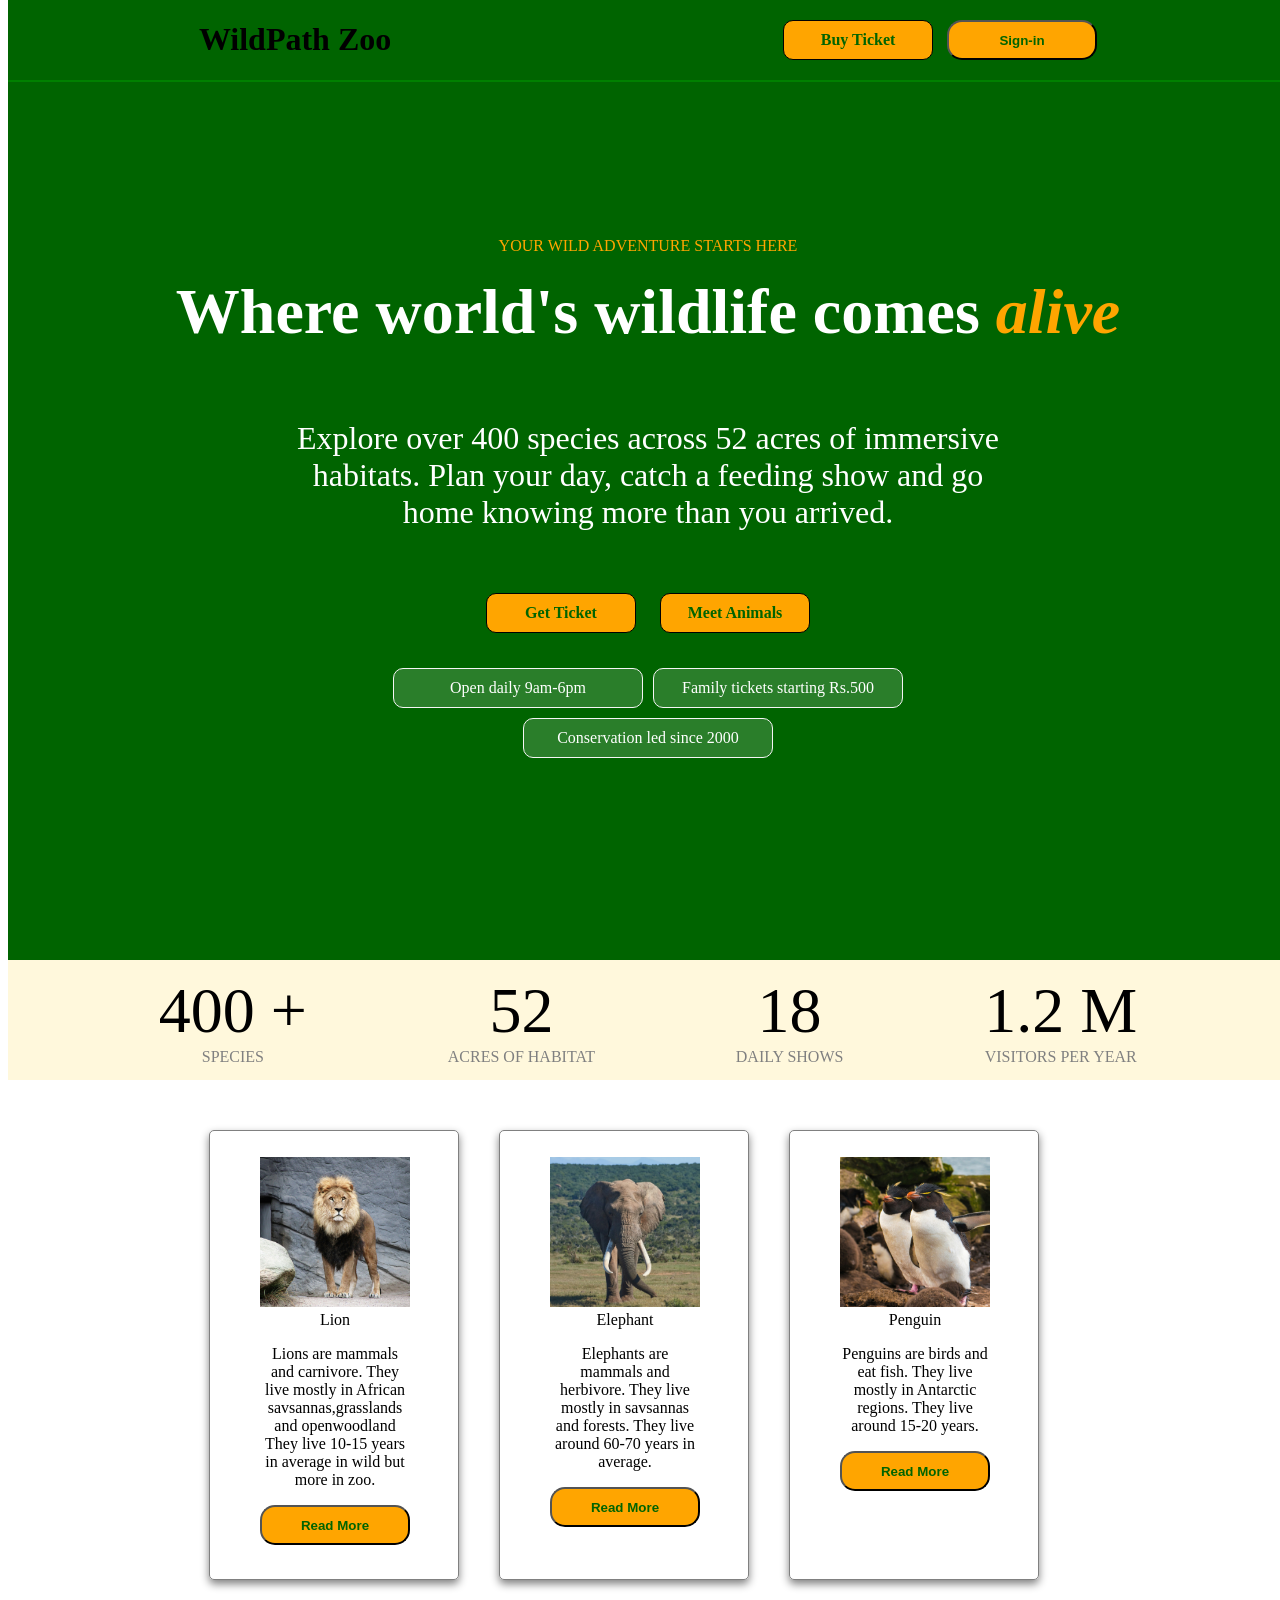
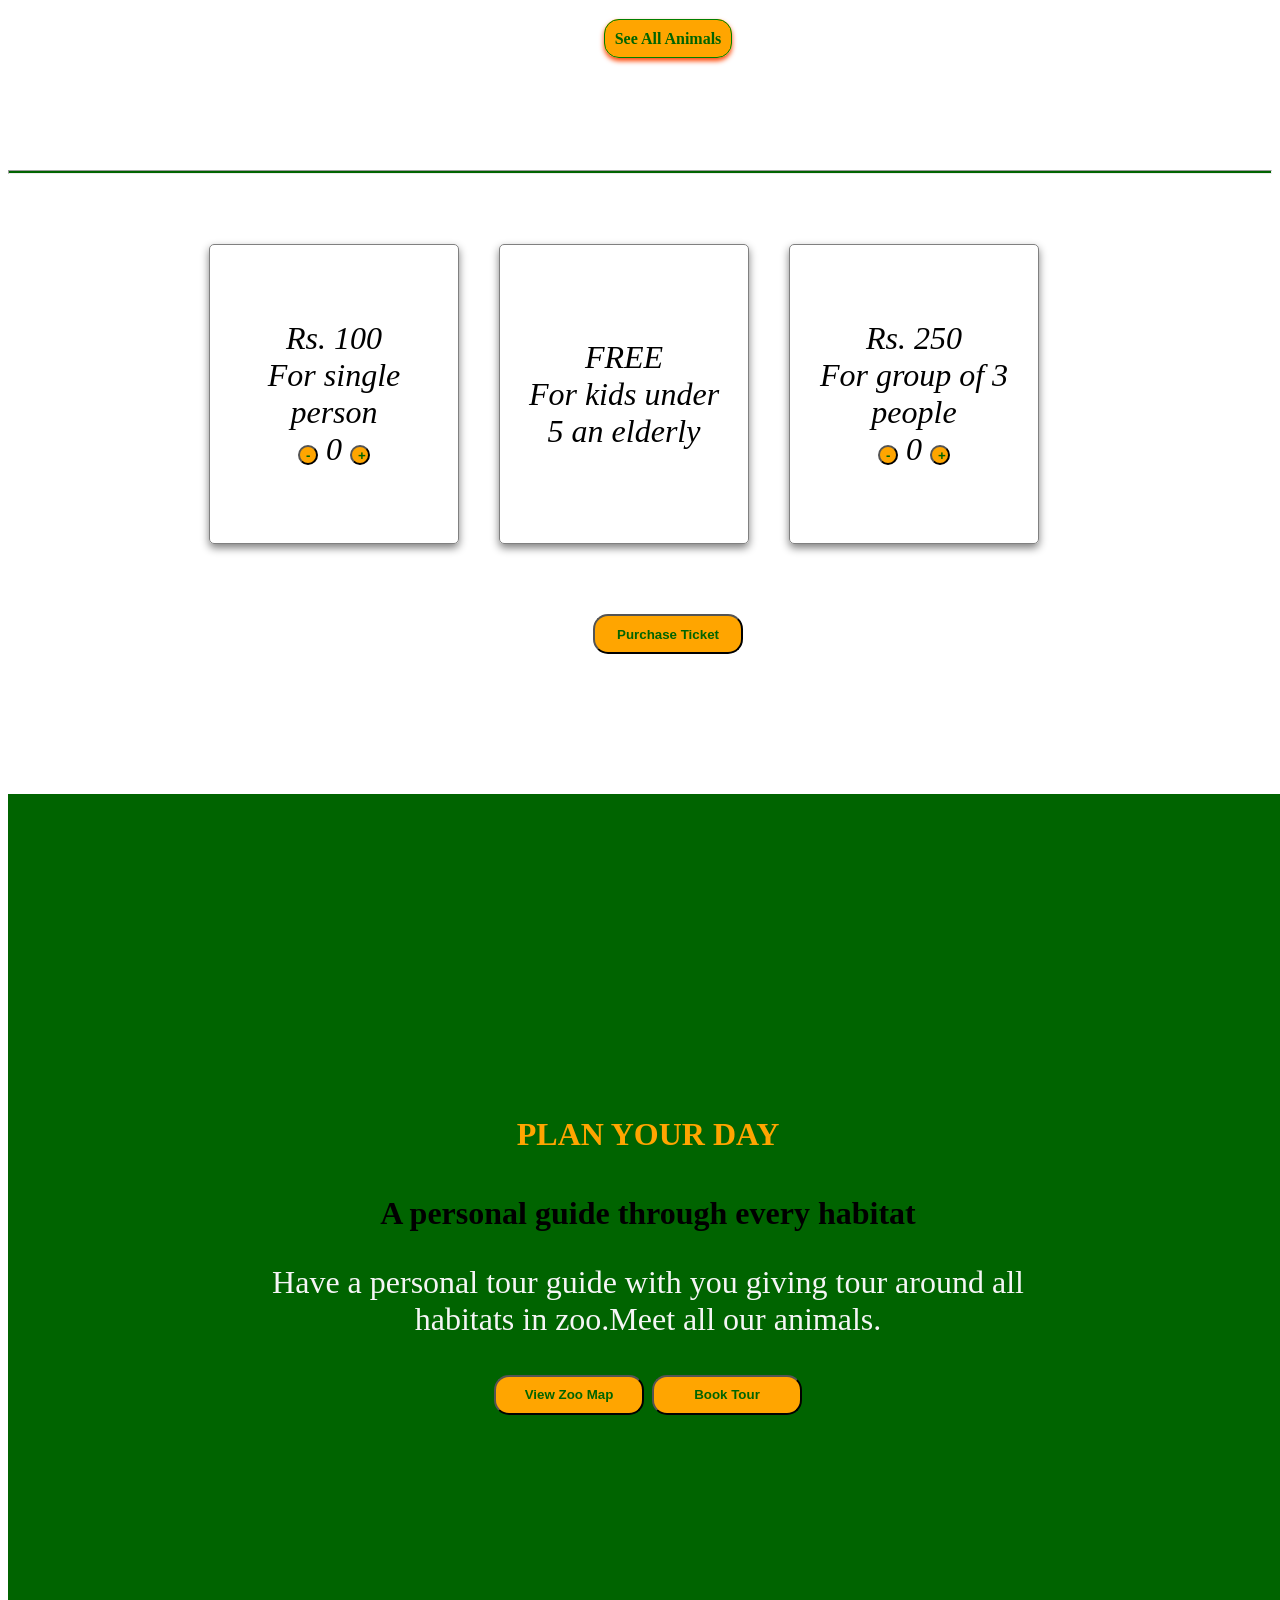
==== index.html @ d240634f "Initial commit" ====
<!DOCTYPE html>
<html>
    <head>
        <meta name="viewport" content="width=device-width, initial-scale=1.0">
        <meta name="description" content="A zoo website full of amazing animals and trips.">
        <title>Zoo Website</title>
        <link rel="stylesheet" href="./styles.css">
    </head>
    <body>
        <header>
            <h1 id="title">WildPath Zoo</h1>
            <nav class="navigation">
                <a href="#buy-tickets">Buy Ticket</a>
                <button id="sign-inBtn">Sign-in</button>
            </nav>
        <dialog class="log-in">
            <form>
            <div class="sign-in">
              <h2>Sign-in Form</h2>
              <p class="green"><span aria-hidden="true">*</span>All fields are required to sign-in</p>
              <label for="first-name">First Name:</label>
              <input id="first-name" name="first-name" type="text" required>
              <label for="last-name">Last Name:</label>
              <input id="last-name" name="last-name" type="text" required>
              <label for="mail">Email:</label>
              <input type="email" id="mail" name="mail" required>
              <button type="submit" id="sign-in">Sign-in</button>
              <button class="closeBtn">Close</button>
              <p>Don't have an accout <span class="green create-account">Create Account</span></p>
            </div>
            </form>
        </dialog>

        <dialog class="log-up">
            <form>
            <div class="sign-up">
              <h2>Sign-up Form</h2>
              <p class="green"><span aria-hidden="true">*</span> All fields are required to sign-up</p>
              <label for="first-name">First Name:</label>
              <input id="first-name" name="first-name" type="text" required>
              <label for="last-name">Last Name:</label>
              <input id="last-name" name="last-name" type="text" required>
              <label for="mail">Email:</label>
              <input type="email" id="mail" name="mail" required>
              <button type="submit" id="sign-up">Sign-up</button>
              <button class="closeBtn">Close</button>
              <p >Already have an accout <span class="green accountCreated">Sign-in</span></p>
            </div>
            </form>
        </dialog>

        </header>
        <section class="hero-section">
            <span class="orange ">YOUR WILD ADVENTURE STARTS HERE</span> <h2><span class="large">Where world's wildlife comes <span class="orange italic">alive</span></span></h2>
            <p>Explore over 400 species across 52 acres of immersive habitats. 
                Plan your day, catch a feeding show and go home knowing more than you arrived.</p>
                <nav class="navigation">
                    <a href="#buy-tickets">Get Ticket</a>
                    <a href="./animals.html">Meet Animals</a>
                </nav>
                <div class="info">
                    <span>Open daily 9am-6pm</span>
                    <span>Family tickets starting Rs.500</span>
                    <span>Conservation led since 2000</span>
                </div>
        </section>
        <div class="banner-info">
            <span class="large">400 +<span class="small grey">SPECIES</span></span>
            <span class="large">52 <span class=" grey small">ACRES OF HABITAT</span></span>
            <span class="large">18 <span class="grey small">DAILY SHOWS</span></span>
            <span class="large">1.2 M<span class="small grey">VISITORS PER YEAR </span></span>
        </div>
        <section class="animals">
            <section class="animal-card">
            <div class="card">
                <figure>
                <img src="./images/lion (1).jpg" alt="lion">
                <figcaption>Lion</figcaption>
                <p>Lions are mammals and carnivore. They live mostly in African savsannas,grasslands and openwoodland
                    They live 10-15 years in average in wild but more in zoo.
                </p>
                <button class="read-more">Read More</button>
                </figure>
            </div>
            <dialog  class="animal-details">
                <img src="./images/lion (1).jpg" alt="lion">
                <figcaption>Lion</figcaption>
                <div class="information">
                    <p><span class="bold">Type:</span> Mammals</p>
                    <p><span class="bold">Group:</span> Big Cats</p>
                    <p><span class="bold">Habitat:</span> African savannas, grasslands, open woodland</p>
                    <p><span class="bold">Diet:</span> Carnivore (meat eaters)</p>
                    <p><span class="bold">Average Lifespan:</span> 10-14 years in wild, longer in zoo</p>
                    <p><span class="bold">Size:</span> 120-250 kg</p>
                    <p><span class="bold">Fun Fact:</span> A lion's mane can make it look larger and may signal age and health.</p>
                    <h3>
                        Basic Information
                    </h3>
                    <ul>
                        <li>Lions live in social groups called <strong>prides</strong>.</li>
                        <li>A pride usually contains females, cubs, and a few males.</li>
                        <li>Females usually do most hunting.</li>
                    </ul>
                    <h3>
                        Adaptations
                    </h3>
                    <ul>
                        <li>Strong night vision.</li>
                        <li>Sharp retractable claws.</li>
                        <li>Roaring helps defend territory.</li>
                    </ul>
                </div>
              <button class="close">Close</button>

            </dialog>
            <div class="card">
                <figure>
                <img src="./images/elephant (1).jpg" alt="elephant">
                <figcaption>Elephant</figcaption>
                <p>Elephants are mammals and herbivore. They live mostly in  savsannas and forests.
                    They live around 60-70 years in average.
                </p>
                <button class="read-more">Read More</button>
                </figure>
            </div>
            <dialog  class="animal-details">
                <img src="./images/elephant (1).jpg" alt="elephant">
                <figcaption>Elephant</figcaption>
                <div class="information">
                    <p><span class="bold">Type:</span> Mammals</p>
                    <p><span class="bold">Habitat:</span> Savannas and forests</p>
                    <p><span class="bold">Diet:</span> Herbivore</p>
                    <p><span class="bold">Average Lifespan:</span>Around 60-70 years</p>
                    <p><span class="bold">Size:</span> 120-250 kg</p>
                    <p><span class="bold">Fun Fact:</span> Elephants communicate through low-frequency sounds over long distances.</p>
                    <h3>
                        Basic Information
                    </h3>
                    <ul>
                        <li>Largest land animal. </li>
                        <li>Lives in family groups led by older females.</li>
                    </ul>
                    <h3>
                        Adaptations
                    </h3>
                    <ul>
                        <li>Trunk used for breathing, grabbing food, drinking.</li>
                        <li>Large ears help cool body temperature.</li>
                    </ul>
                </div>
              <button class="close">Close</button>

            </dialog>
            <div class="card">
                <figure>
                <img src="./images/penguine (1).jpg" alt="Penguin">
                <figcaption>Penguin</figcaption>
                <p>Penguins are birds and eat fish. They live mostly in Antarctic regions.
                    They live around 15-20 years.
                </p>
                <button class="read-more">Read More</button>
                </figure>
            </div>
            <dialog  class="animal-details">
                <img src="./images/penguine (1).jpg" alt="Penguin">
                <figcaption>Penguin</figcaption>
                <div class="information">
                    <p><span class="bold">Type:</span> Birds</p>
                    <p><span class="bold">Habitat:</span>Antarctic regions</p>
                    <p><span class="bold">Diet:</span> Fish ,squid and krill</p>
                    <p><span class="bold">Average Lifespan:</span> Around 15-20 years</p>
                    <p><span class="bold">Size:</span> 120-250 kg</p>
                    <p><span class="bold">Fun Fact:</span> Emperor penguin fathers help protect eggs during harsh winter conditions.</p>
                    <h3>
                        Basic Information
                    </h3>
                    <ul>
                        <li>Penguins cannot fly but are excellent swimmers.</li>
                        <li>They live in large colonies.</li>
                    </ul>
                    <h3>
                        Adaptations
                    </h3>
                    <ul>
                        <li>Dense waterproof feathers.</li>
                        <li>Thick fat layer for insulation.</li>
                    </ul>

                </div>
              <button class="close">Close</button>

            </dialog>
        </section>
         <a class="anchor" href="./animals.html">See All Animals</a>
        </section>
        <hr>
        <div class="ticket-purchase">

           <section id="buy-tickets">
              <div class="card">
                <span class="price">Rs. 100</span>
                <span>For single person</span>
                <div>
                  <button class="minus">-</button>

                  <span class="count">0</span>

                  <button class="plus">+</button>
               </div>
              </div>
              <div class="card">
                <span class="price">FREE</span>
                <span>For kids under 5 an elderly</span>
              </div>
              <div class="card">
                <span class="price">Rs. 250</span>
                <span>For group of 3 people </span>
                <div>
                  <button class="minus">-</button>

                  <span class="count">0</span>

                  <button class="plus">+</button>
               </div>
              </div>

           </section>
          <button >Purchase Ticket</button>

        </div>
        <section class="tour">
            <h4 class="orange"> PLAN YOUR DAY </h4>
            <span>A personal guide through every habitat</span>
            <p class="white">Have a personal tour guide with you giving tour around all habitats in zoo.Meet all our animals.</p>
            <nav>
            <button>View Zoo Map</button>
            <button>Book Tour</button>
            </nav>
        </section>
        
        <script src="./script.js"></script>

    </body>
</html>
---- styles.css ----
*{
    box-sizing: border-box;
    
}

input{
    display:block;
    width:100%;
    padding:10px;
    margin-bottom:10px;
}

@media (min-width:768px){
    header{
        background-color:darkgreen;
        font:orange;
        position:fixed;
        display:flex;
        align-items:center;
        justify-content: space-around;
        font-size:medium;
        width:100vw;
        top:0;
        border-bottom:2px solid green;
    }
    
    .navigation a{
        border-radius:10px;
        color:darkgreen;
        font-weight: bold;
        background-color:orange;
        border:1.5px solid black;
        text-decoration:none;
        height:40px;
        width:150px;
        margin:10px;
        padding:10px;
        text-align:center;
        display:inline-block;

    }

    .navigation a:hover{
        box-shadow:0 0 10px 0 orangered;
        cursor:pointer;
        background-color: #ffa5009a;
    }

    .hero-section{
        display:flex;
        justify-content: center;
        align-items:center;
        flex-direction:column;
        background-color:darkgreen;
        text-align:center;
        height:100vh;
        width:100vw;
        color:white;
        padding:20px;
        margin-top:60px;
    }

    .hero-section p{
        color:white;
        font-size:2rem;
        padding:20px;
    }

    .info{
        width:50%;
       display:flex;
       justify-content:center;
       align-items: center;
        flex-wrap:wrap;
        margin:20px;

    }

    .info span{
        background-color:#ffffff2a;
        border:1px solid whitesmoke;
        border-radius:10px;
        margin:5px;
        padding:10px;
        width:250px;
    }

    .banner-info{
        background-color:cornsilk;
        display:flex;
        justify-content: space-evenly;
        align-items: center;
        flex-wrap:wrap;
        height:120px;
        padding:10px;
        width:100vw;
    }

    .banner-info span{
        display:flex;
        flex-direction:column;
        align-items:center;
    }

    img{
        height:150px;
        width:150px;
        object-fit:cover;
    }

    .animal-card,#buy-tickets{
    display:flex;
    justify-content:center;
    align-items:center;
    flex-wrap:wrap;
    margin:20px;
    padding:10px;
    width:90%;
    text-align:center;
    }


.card{
    border-radius:5px;
    border:1px solid grey;
    box-shadow:0 4px 8px grey;
    transition : transform 0.3s ease;
    display:flex;
    flex-direction:column;
    flex-wrap:wrap;
    padding:10px;
    margin:20px;
    height:450px;
    width:250px;
    text-align:center;
}

select{
    margin-top:100px;
    width:200px;
    height:50px;
    border:2px solid orange;
    color:darkgreen;
    font-size:1.5em;
    border-radius:5px;
    }

.animals-6,.animals-12,.animals-18,.animals-24{
    margin-top:200px;
    text-align:center;
    
    margin-left:auto;
    margin-right:auto;

}

.animals{
    height:650px;
    width:100vw;
    text-align:center;
    margin:20px;
}

.animals a{
    text-decoration:none;
    height:30px;
    width:100px;
    padding:10px;
    border-radius:15px;
    border:1px solid green;
    box-shadow:0 3px 5px orangered;
    background-color:orange;
    color:darkgreen;
    font-weight: bold;
    margin:20px;
}

.animals a:hover{
    background-color: #ffa5009a;
}

.card:hover{
    box-shadow: 0 0 20px 0 grey;
    transform:translateY(4px);
}

button{
    border-radius:15px;
    color:darkgreen;
    background-color:orange;
    width:150px;
    height:40px;
        font-weight: bold;
    
}

button:hover{
    cursor:pointer;
    box-shadow:0 0 5px 0 orangered;
    background-color: #ffa5009a;
}

.tour{
    display:flex;
    justify-content: center;
    align-items: center;
    flex-direction:column;
    height:100vh;
    width:100vw;
    background-color: darkgreen;
    text-align:center;
    font-size:2rem;
}

#buy-tickets{
    height:400px;
}

#buy-tickets .card{
    border-radius:5px;
    border:1px solid grey;
    box-shadow:0 4px 8px grey;
    transition : transform 0.3s ease;
    display:flex;
    flex-direction:column;
    flex-wrap:wrap;
    justify-content: center;
    align-items: center;
    padding:10px;
    margin:20px;
    height:300px;
    width:250px;
    text-align:center;
    font-size:2rem;
    font-style: oblique;
     padding:20px;

}

#buy-tickets button{
    color:darkgreen;
    background-color:orange;
    width:20px;
    height:20px;
    font-weight: bold;
    
}

.ticket-purchase{
    height:580px;
    width:100vw;
    text-align:center;
    margin:20px;
}

#buy-tickets button:hover{
    cursor:pointer;
    box-shadow:0 0 5px 0 orangered;
    background-color: #ffa5009a;
}

dialog{
   overflow-y: scroll;
   display:hidden;
   flex-direction:column;
   flex-wrap:wrap;
   width:650px;
   justify-content: center;
   background-color: #fff8dc;
}

dialog ul li{
    list-style: none;
}
dialog::backdrop{
    filter: blur(16px);
    background:#fff8dc6a ;
}

.bold{
    font-weight:bold;
}

hr{
    width:100%;
    background-color:darkgreen;
    height:4px;
}

.log-in h2,.log-up h2{
    text-align:center;
}


.create-account,.accountCreated{
    text-decoration: underline;
}

.create-account:hover,.accountCreated:hover{
    cursor:pointer;
    color:darkorange;
}
label{
    text-align:left;
}
 .orange{
     color:orange;
}
.grey{
    color:grey;
}
.large{
    font-size:4rem;
    
}
.green{
    color:darkgreen;
}
.small{
    font-size:1rem;
}
.italic{
    font-style: italic;
}
.white{
    color:whitesmoke;
}
.hero-section p,.tour p{
    width:60%;
}
.tour span{
    font-weight:bold;
}
}
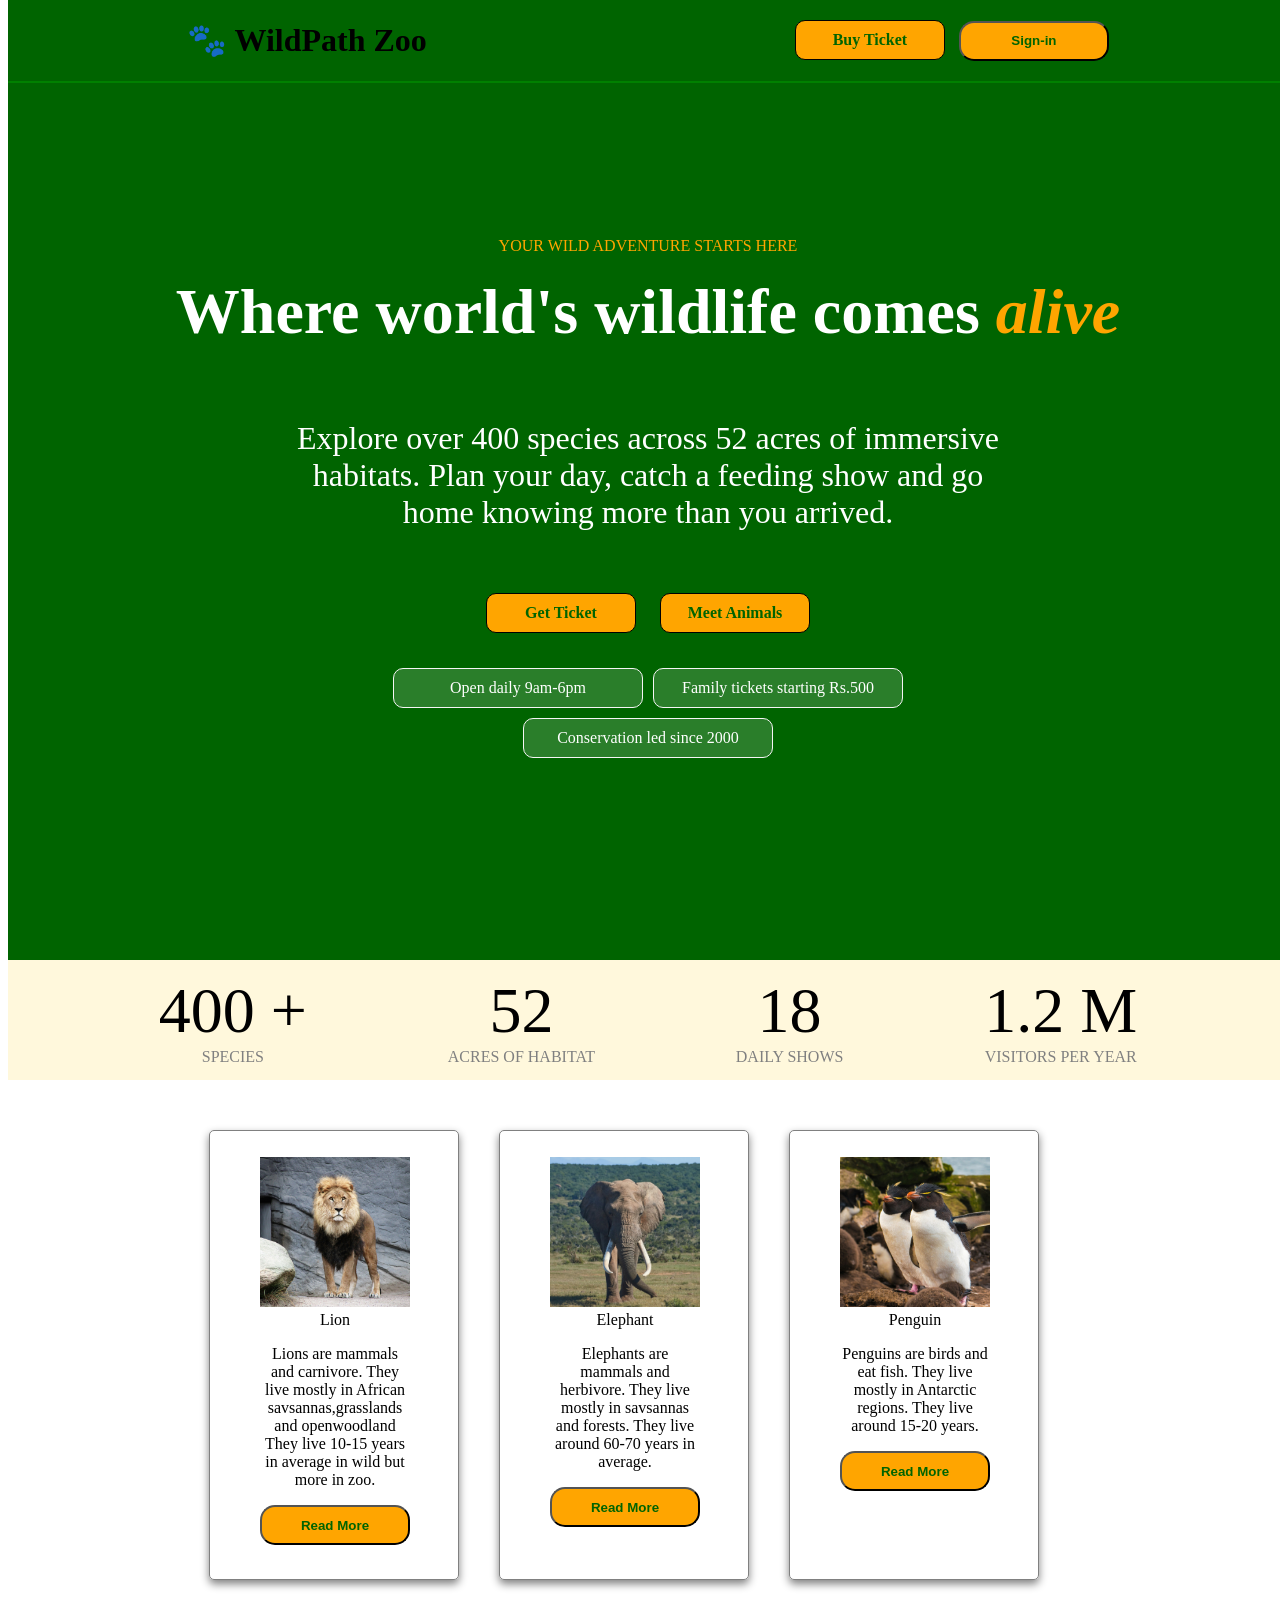
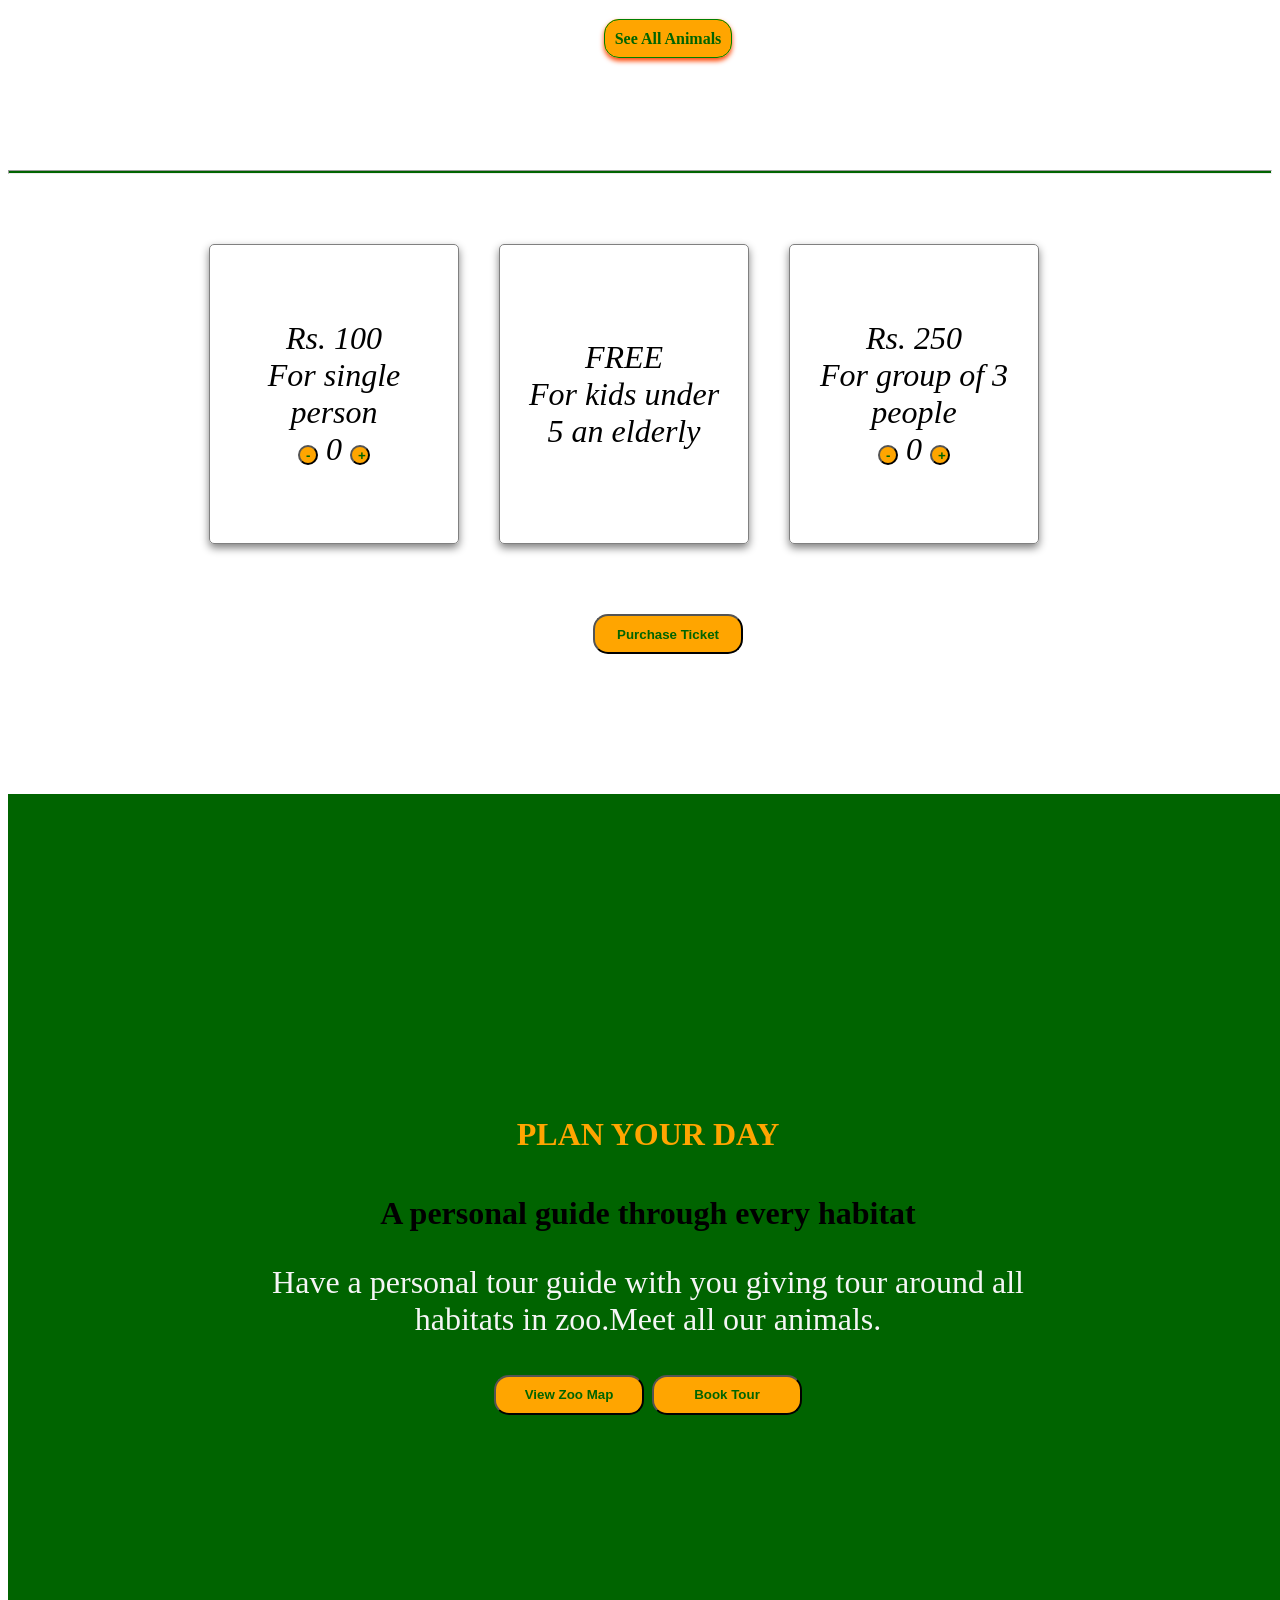
==== commit c52609ac: "updated readme" ====
--- a/index.html
+++ b/index.html
@@ -8,7 +8,7 @@
     </head>
     <body>
         <header>
-            <h1 id="title">WildPath Zoo</h1>
+            <h1 id="title">🐾 WildPath Zoo</h1>
             <nav class="navigation">
                 <a href="#buy-tickets">Buy Ticket</a>
                 <button id="sign-inBtn">Sign-in</button>
@@ -17,13 +17,12 @@
             <form>
             <div class="sign-in">
               <h2>Sign-in Form</h2>
-              <p class="green"><span aria-hidden="true">*</span>All fields are required to sign-in</p>
-              <label for="first-name">First Name:</label>
-              <input id="first-name" name="first-name" type="text" required>
-              <label for="last-name">Last Name:</label>
-              <input id="last-name" name="last-name" type="text" required>
-              <label for="mail">Email:</label>
-              <input type="email" id="mail" name="mail" required>
+              <label for="mail-si">Email:</label>
+              <input type="email" id="mail-si" name="mail" required>
+
+              <label for="password">Password:</label>
+              <input type="password" id="password" name="password">
+
               <button type="submit" id="sign-in">Sign-in</button>
               <button class="closeBtn">Close</button>
               <p>Don't have an accout <span class="green create-account">Create Account</span></p>
@@ -42,10 +41,50 @@
               <input id="last-name" name="last-name" type="text" required>
               <label for="mail">Email:</label>
               <input type="email" id="mail" name="mail" required>
+              <label for="password">Password:</label>
+              <input type="password" id="password" name="password">
               <button type="submit" id="sign-up">Sign-up</button>
               <button class="closeBtn">Close</button>
               <p >Already have an accout <span class="green accountCreated">Sign-in</span></p>
             </div>
+            </form>
+        </dialog>
+
+        <dialog class="tickets">
+           <form>
+              <h2>Visitor Details:</h2>
+              <label for="full-name">Full Name (Required) </label>
+              <input type="text" id="full-name" required name="full-name">
+
+              <label for="email-id">Email for Conformation Message (Required)</label>
+              <input type="email" id="email-id" required name="email-id">
+
+              <label for="number">Phone Number </label>
+              <input type="tel" id="number" name="number">
+
+              <h2>Visit Details:</h2>
+              <label for="date">Date of Visit (Required)</label>
+              <input type="date" id="date" name="date" required>
+               
+              <label for="no-of-tickets">Number of Tickets </label>
+              <input id="no-of-tickets" type="number" readonly>
+
+              <label for="total">Toatal Cost </label>
+              <input type="text" id="total" name="total" readonly>
+
+              <h2>Payment Details:</h2>
+              <label for="card-number">Card Number (Required)</label>
+              <input type="text" required id="card-number" name="card-number">
+
+              <label for="exp">Expiry (Required)</label>
+              <input id="exp" name="exp" type="text" required>
+
+              <label for="cvv">CVV (Required)</label>
+              <input id="cvv" name="cvv" type="text" required>
+
+              <button type="submit">Confirm and Buy</button>
+              <button type="button" id="cancel">Cancel</button>
+
             </form>
         </dialog>
 
@@ -197,7 +236,7 @@
         <div class="ticket-purchase">
 
            <section id="buy-tickets">
-              <div class="card">
+              <div class="card ticket" data-price="100">
                 <span class="price">Rs. 100</span>
                 <span>For single person</span>
                 <div>
@@ -212,7 +251,7 @@
                 <span class="price">FREE</span>
                 <span>For kids under 5 an elderly</span>
               </div>
-              <div class="card">
+              <div class="card ticket" data-price="250">
                 <span class="price">Rs. 250</span>
                 <span>For group of 3 people </span>
                 <div>
@@ -225,7 +264,7 @@
               </div>
 
            </section>
-          <button >Purchase Ticket</button>
+          <button id="ticket-btn">Purchase Ticket</button>
 
         </div>
         <section class="tour">
--- a/styles.css
+++ b/styles.css
@@ -331,4 +331,11 @@
 .tour span{
     font-weight:bold;
 }
-}
+
+.no-results{
+    color:orangered;
+    font-size:2em;
+    text-align:center;
+    margin:auto;
+}
+}
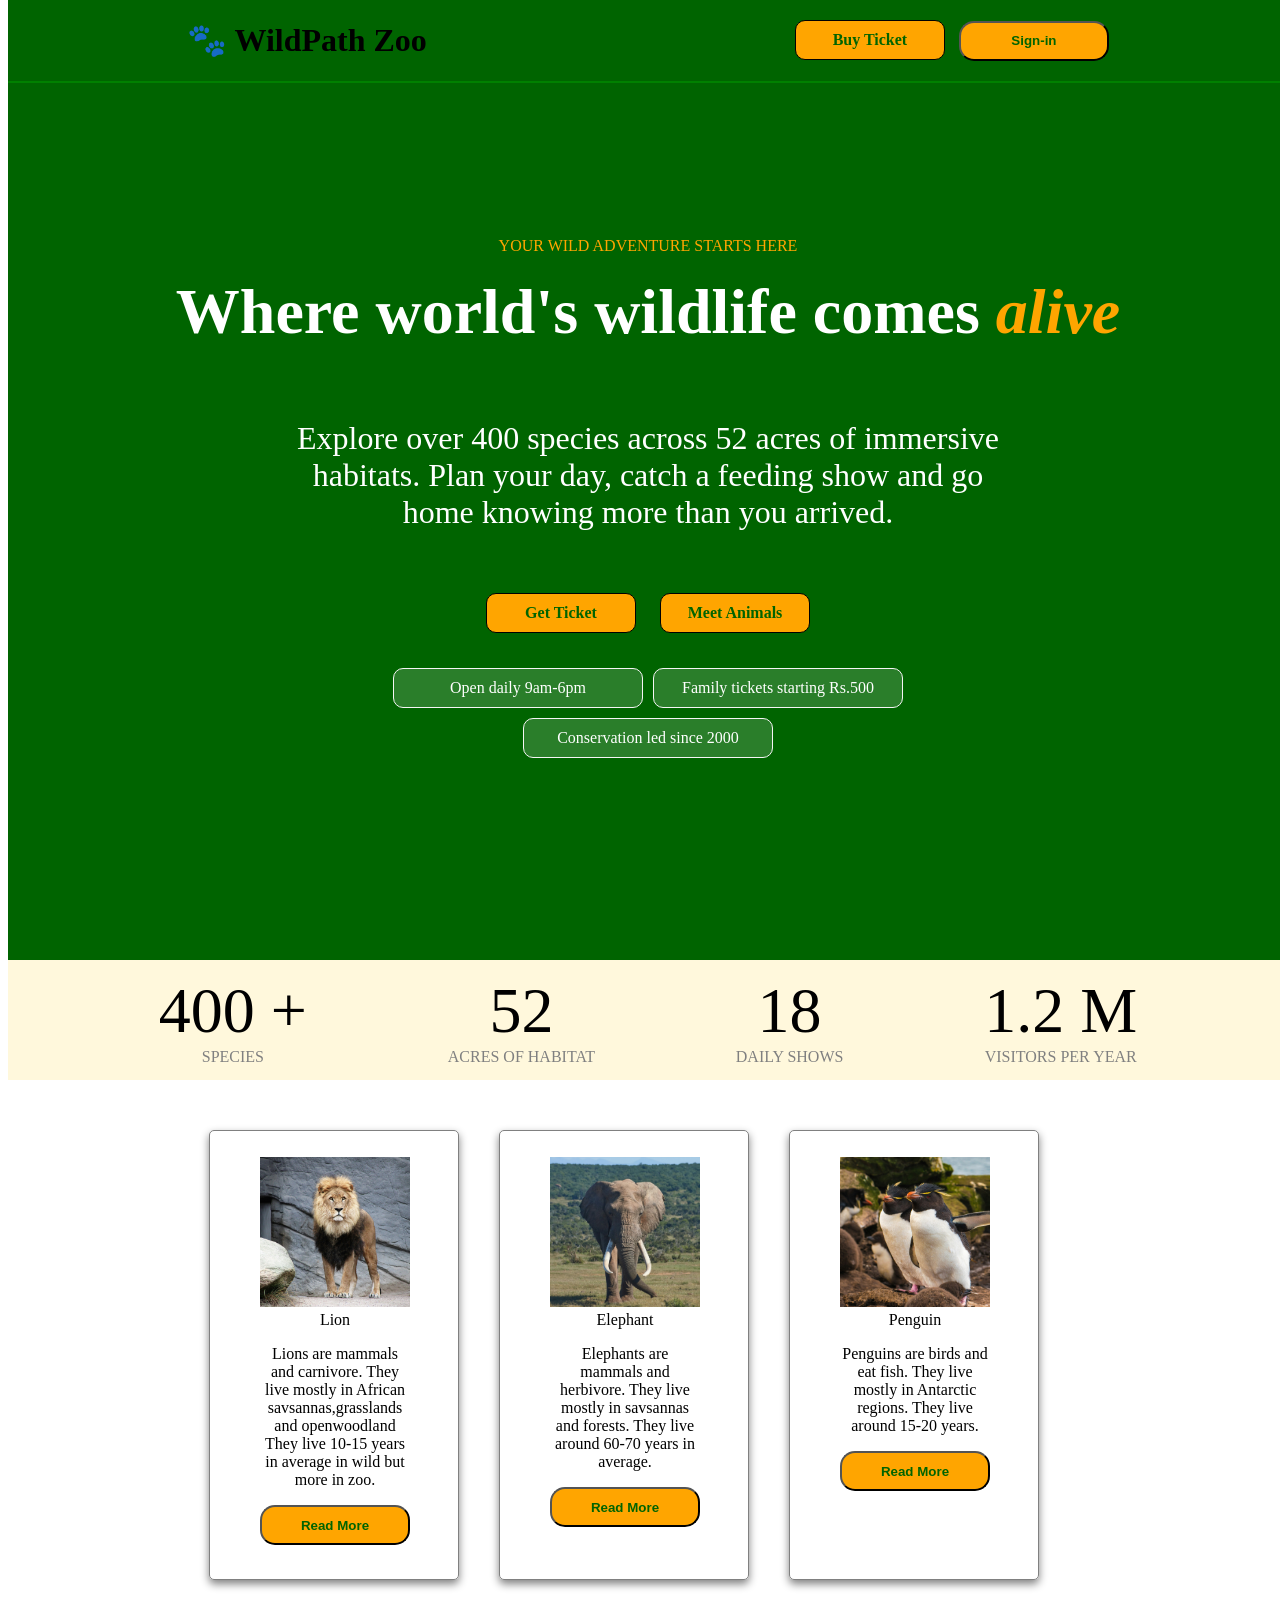
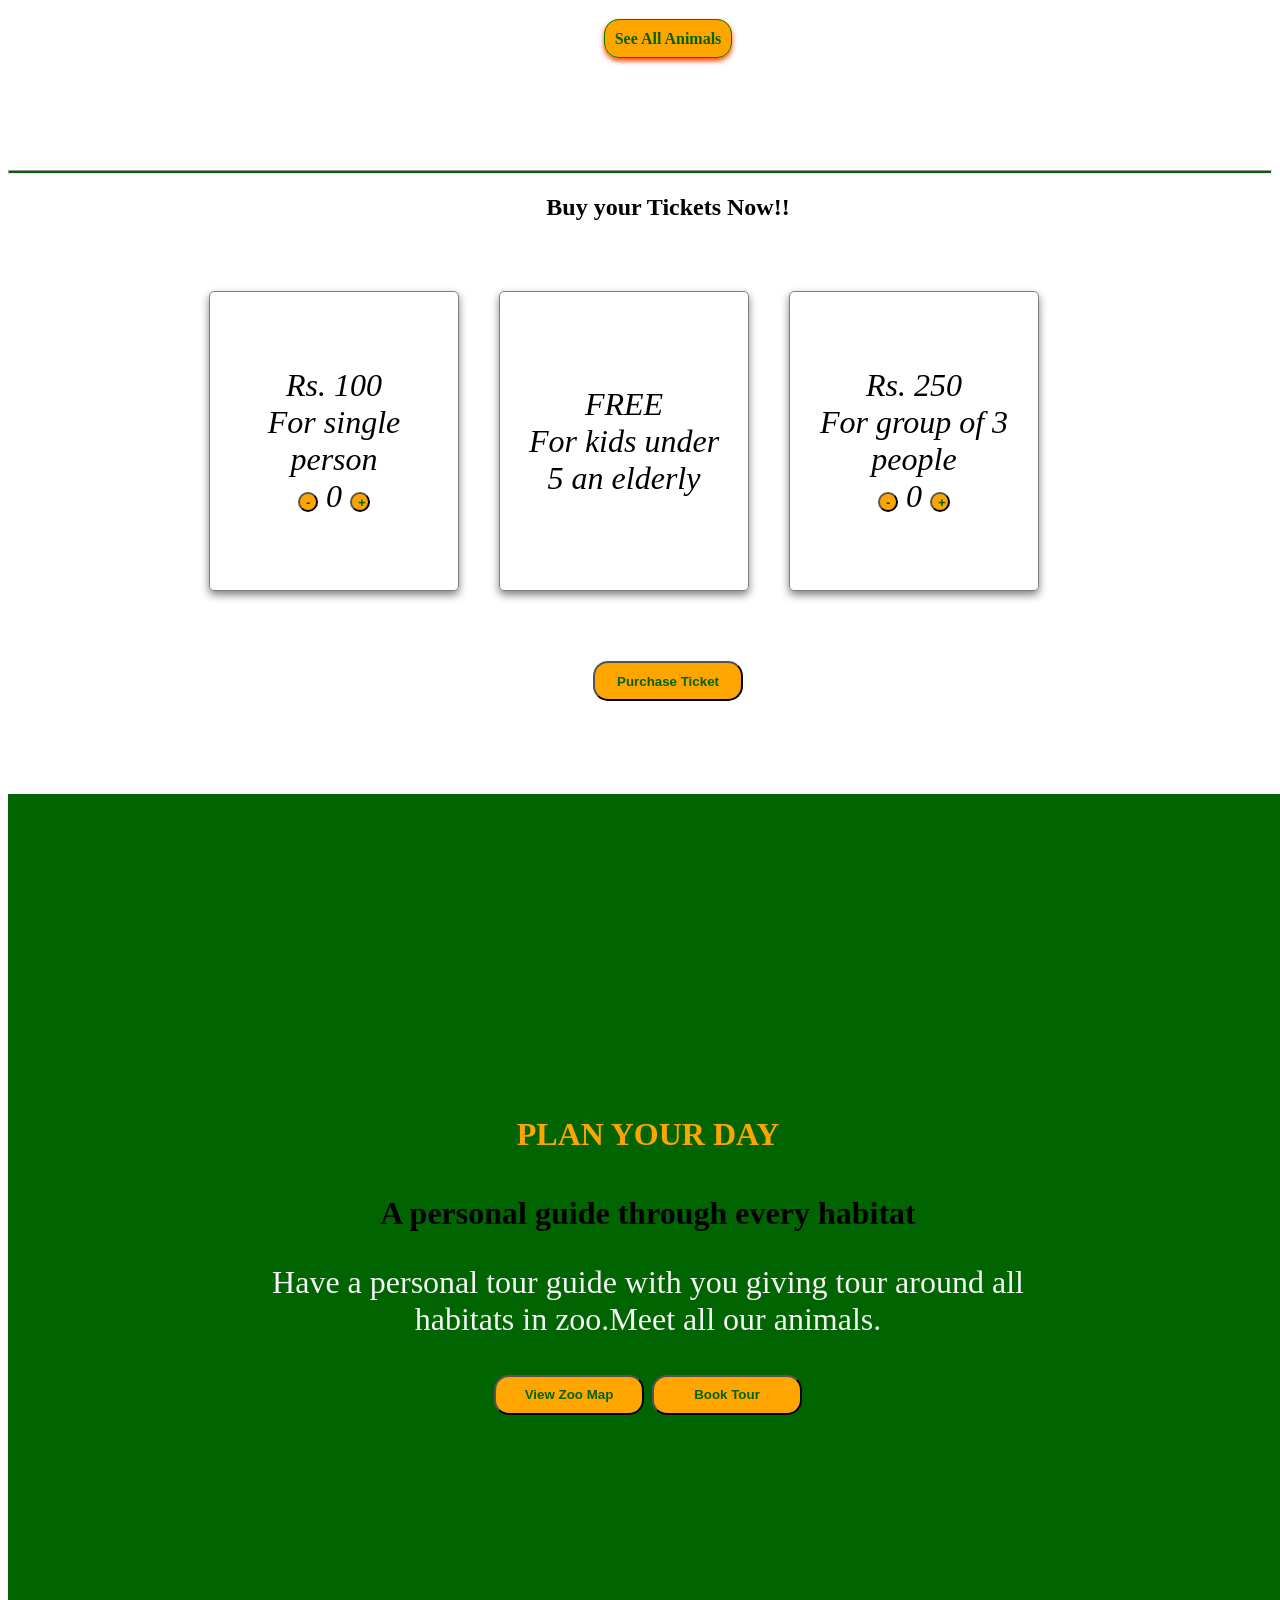
==== commit ebd9a801: "Added zoo map and tour booking" ====
--- a/index.html
+++ b/index.html
@@ -8,7 +8,7 @@
     </head>
     <body>
         <header>
-            <h1 id="title">🐾 WildPath Zoo</h1>
+            <h1 id="title"> 🐾 WildPath Zoo</h1>
             <nav class="navigation">
                 <a href="#buy-tickets">Buy Ticket</a>
                 <button id="sign-inBtn">Sign-in</button>
@@ -234,7 +234,7 @@
         </section>
         <hr>
         <div class="ticket-purchase">
-
+           <h2>Buy your Tickets Now!!</h2>
            <section id="buy-tickets">
               <div class="card ticket" data-price="100">
                 <span class="price">Rs. 100</span>
@@ -272,11 +272,51 @@
             <span>A personal guide through every habitat</span>
             <p class="white">Have a personal tour guide with you giving tour around all habitats in zoo.Meet all our animals.</p>
             <nav>
-            <button>View Zoo Map</button>
-            <button>Book Tour</button>
+            <button type="button" id="view-zoo-btn">View Zoo Map</button>
+            <button type="button" id="tour-btn">Book Tour</button>
             </nav>
         </section>
-        
+         <dialog class="tour-purchase">
+           <form>
+              <h2>Visitor Details:</h2>
+              <label for="full-name">Full Name (Required) </label>
+              <input type="text" id="full-name" required name="full-name">
+
+              <label for="email-id">Email for Conformation Message (Required)</label>
+              <input type="email" id="email-id" required name="email-id">
+
+              <label for="number">Phone Number </label>
+              <input type="tel" id="number" name="number">
+
+              <h2>Visit Details:</h2>
+              <label for="date-tour">Date of Visit (Required)</label>
+              <input type="date" id="date-tour" name="date" required>
+               
+              <label for="total-cost">Toatal Cost </label>
+              <input type="text" id="total-cost" name="total" value="Rs 5000" readonly>
+
+              <h2>Payment Details:</h2>
+              <label for="card-number-tour">Card Number (Required)</label>
+              <input type="text" required id="card-number-tour" name="card-number">
+
+              <label for="exp-tour">Expiry (Required)</label>
+              <input id="exp-tour" name="exp" type="text" required>
+
+              <label for="cvv-tour">CVV (Required)</label>
+              <input id="cvv-tour" name="cvv" type="text" required>
+
+              <button type="submit">Confirm and Buy</button>
+              <button type="button" id="cancel-tour">Cancel</button>
+
+            </form>
+        </dialog>
+        <dialog id="zoo-map">
+            <img src="./images/Zoo Map and Guide.png" alt="Zoo map and guide">
+            <figcaption>Zoo Map and Guide</figcaption>
+            <button type="button" id="zoo-map-cancel">Close</button>
+        </dialog>
+
+
         <script src="./script.js"></script>
 
     </body>
--- a/styles.css
+++ b/styles.css
@@ -338,4 +338,15 @@
     text-align:center;
     margin:auto;
 }
-}
+#zoo-map img{
+    width:80vw;
+    height:80vh;
+    object-fit: fill;
+}
+#zoo-map{
+    height:90vh;
+    width:90vw;
+    background-color: cornsilk;
+    text-align:center;
+}
+}
